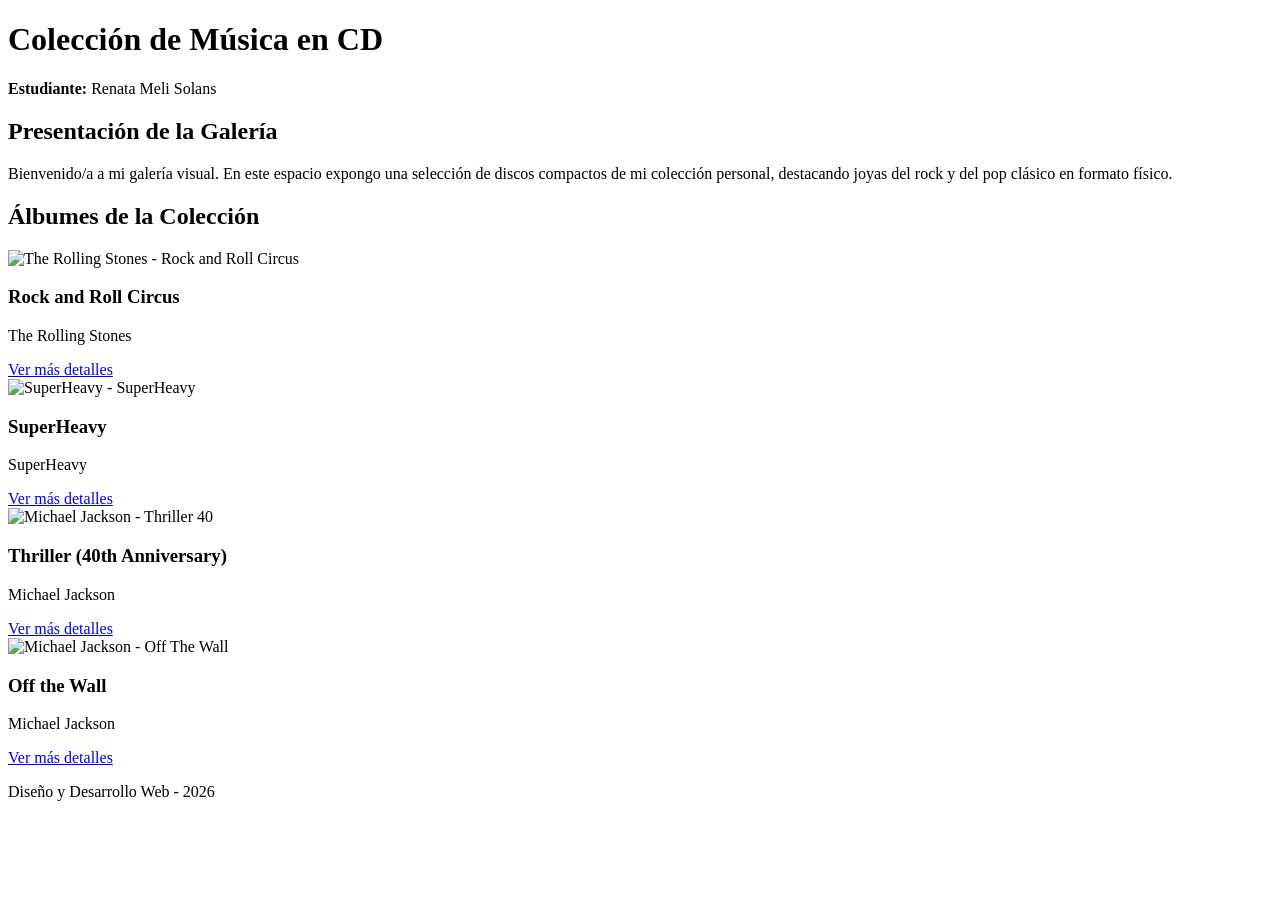
==== index.html @ b158060c "Update index.html" ====
<!DOCTYPE html>
<html lang="es">
<head>
    <meta charset="UTF-8">
    <meta name="viewport" content="width=device-width, initial-scale=1.0">
    <title>Galería de CDs - Inicio</title>
    <link rel="stylesheet" href="css/style.css">
</head>
<body>

    <header>
        <h1>Colección de Música en CD</h1>
        <p><strong>Estudiante:</strong> Renata Meli Solans</p>
    </header>

    <main>
        <section class="presentacion">
            <h2>Presentación de la Galería</h2>
            <p>Bienvenido/a a mi galería visual. En este espacio expongo una selección de discos compactos de mi colección personal, destacando joyas del rock y del pop clásico en formato físico.</p>
        </section>

        <h2>Álbumes de la Colección</h2>
        
        <section class="galeria">
            <div class="tarjeta">
                <img src="img/rock-and-roll-circus.jpg" alt="The Rolling Stones - Rock and Roll Circus">
                <h3>Rock and Roll Circus</h3>
                <p>The Rolling Stones</p>
                <a href="cd1.html">Ver más detalles</a>
            </div>

            <div class="tarjeta">
                <img src="img/superheavy.jpg" alt="SuperHeavy - SuperHeavy">
                <h3>SuperHeavy</h3>
                <p>SuperHeavy</p>
                <a href="cd2.html">Ver más detalles</a>
            </div>

            <div class="tarjeta">
                <img src="img/thriller.jpg" alt="Michael Jackson - Thriller 40">
                <h3>Thriller (40th Anniversary)</h3>
                <p>Michael Jackson</p>
                <a href="cd3.html">Ver más detalles</a>
            </div>

            <div class="tarjeta">
                <img src="img/off-the-wall.jpg" alt="Michael Jackson - Off The Wall">
                <h3>Off the Wall</h3>
                <p>Michael Jackson</p>
                <a href="cd4.html">Ver más detalles</a>
            </div>
        </section>
    </main>

    <footer>
        <p>Diseño y Desarrollo Web - 2026</p>
    </footer>

</body>
</html>
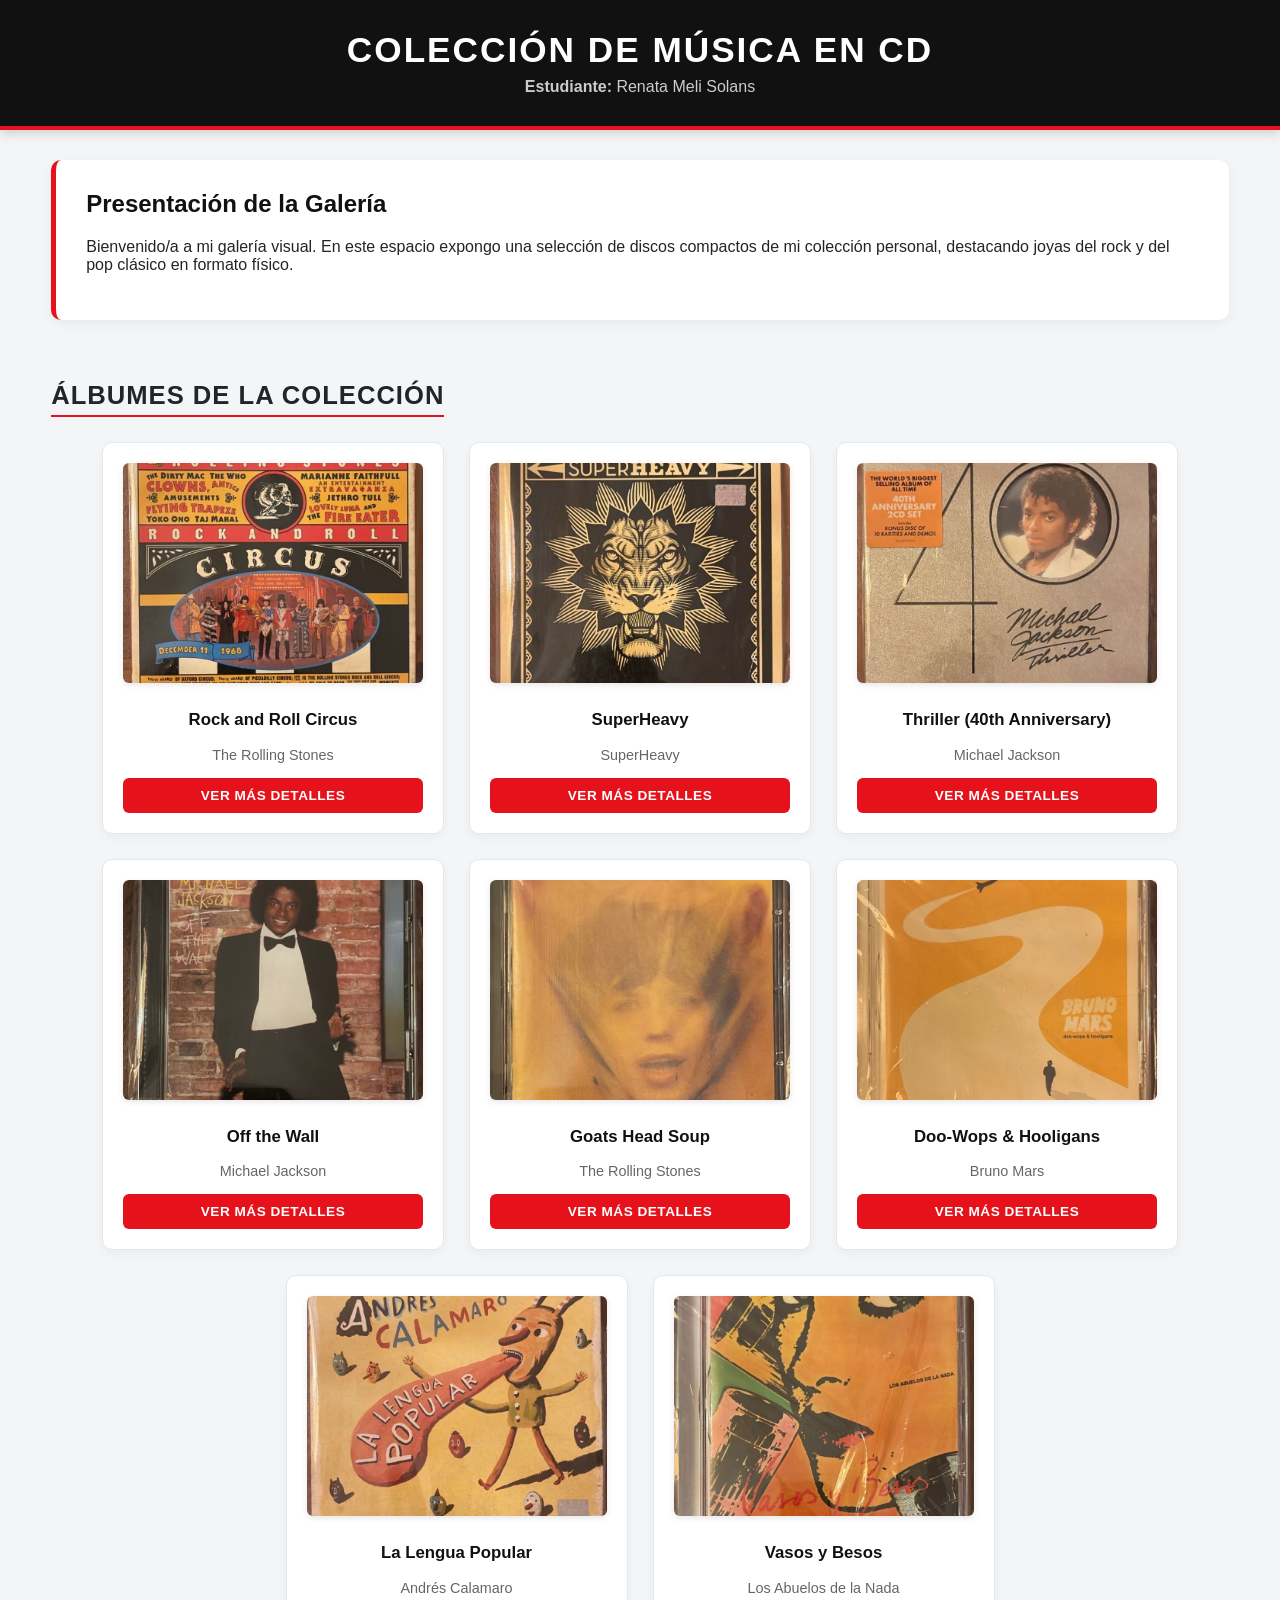
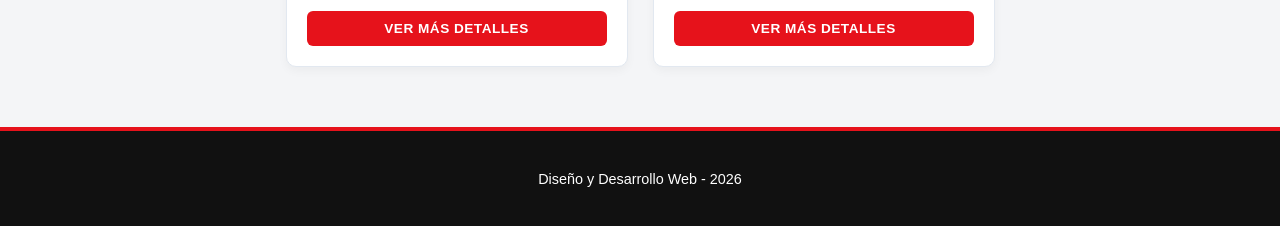
==== commit c8e4797e: "Add multiple music album sections to index.html" ====
--- a/index.html
+++ b/index.html
@@ -49,6 +49,34 @@
                 <p>Michael Jackson</p>
                 <a href="cd4.html">Ver más detalles</a>
             </div>
+
+            <div class="tarjeta">
+                <img src="img/goats-head-soup.jpg" alt="The Rolling Stones - Goats Head Soup">
+                <h3>Goats Head Soup</h3>
+                <p>The Rolling Stones</p>
+                <a href="cd5.html">Ver más detalles</a>
+            </div>
+
+            <div class="tarjeta">
+                <img src="img/doo-wops.jpg" alt="Bruno Mars - Doo-Wops & Hooligans">
+                <h3>Doo-Wops & Hooligans</h3>
+                <p>Bruno Mars</p>
+                <a href="cd6.html">Ver más detalles</a>
+            </div>
+
+            <div class="tarjeta">
+                <img src="img/la-lengua-popular.jpg" alt="Andrés Calamaro - La Lengua Popular">
+                <h3>La Lengua Popular</h3>
+                <p>Andrés Calamaro</p>
+                <a href="cd7.html">Ver más detalles</a>
+            </div>
+
+            <div class="tarjeta">
+                <img src="img/vasos-y-besos.jpg" alt="Los Abuelos de la Nada - Vasos y Besos">
+                <h3>Vasos y Besos</h3>
+                <p>Los Abuelos de la Nada</p>
+                <a href="cd8.html">Ver más detalles</a>
+            </div>
         </section>
     </main>
 
--- a/css/style.css
+++ b/css/style.css
@@ -0,0 +1,195 @@
+/* Estilos modernos tipo Disquería / LEF */
+body {
+    font-family: 'Segoe UI', Tahoma, Geneva, Verdana, sans-serif;
+    background-color: #f4f5f7;
+    color: #212529;
+    margin: 0;
+    padding: 0;
+}
+
+/* Encabezado */
+header {
+    background-color: #111111;
+    color: #ffffff;
+    text-align: center;
+    padding: 30px 20px;
+    border-bottom: 4px solid #e6121b;
+    box-shadow: 0 4px 10px rgba(0,0,0,0.15);
+}
+
+header h1 {
+    margin: 0 0 8px 0;
+    font-size: 2.2rem;
+    text-transform: uppercase;
+    letter-spacing: 2px;
+}
+
+header p {
+    margin: 0;
+    color: #cccccc;
+    font-size: 1rem;
+}
+
+/* Pie de página */
+footer {
+    background-color: #111111;
+    color: #ffffff;
+    text-align: center;
+    padding: 25px;
+    margin-top: 60px;
+    font-size: 0.9rem;
+    border-top: 4px solid #e6121b;
+}
+
+/* Enlaces generales */
+a {
+    color: #e6121b;
+    text-decoration: none;
+}
+
+/* Contenedor principal sin límites angostos (ocupa casi toda la pantalla) */
+main {
+    width: 92%;
+    max-width: 1400px;
+    margin: 30px auto;
+}
+
+.presentacion {
+    background-color: #ffffff;
+    padding: 30px;
+    margin-bottom: 40px;
+    border-radius: 10px;
+    border-left: 5px solid #e6121b;
+    box-shadow: 0 4px 12px rgba(0,0,0,0.05);
+}
+
+.presentacion h2 {
+    margin-top: 0;
+    color: #111111;
+    font-size: 1.5rem;
+}
+
+main > h2 {
+    font-size: 1.6rem;
+    text-transform: uppercase;
+    letter-spacing: 1px;
+    border-bottom: 2px solid #e6121b;
+    display: inline-block;
+    padding-bottom: 5px;
+    margin-bottom: 25px;
+}
+
+/* Grilla de productos */
+.galeria {
+    display: flex;
+    gap: 25px;
+    flex-wrap: wrap;
+    justify-content: center;
+    align-items: stretch; /* Fuerza a que todas las tarjetas tengan exactamente la misma altura */
+}
+
+/* Tarjeta unificada */
+.tarjeta {
+    background-color: #ffffff;
+    border: 1px solid #e2e8f0;
+    border-radius: 10px;
+    padding: 20px;
+    flex: 1 1 240px; /* Se adaptan en ancho equitativamente */
+    max-width: 300px;
+    display: flex;
+    flex-direction: column;
+    justify-content: space-between; /* Empuja el botón siempre abajo de todo */
+    text-align: center;
+    transition: all 0.3s ease;
+    box-shadow: 0 4px 10px rgba(0,0,0,0.04);
+}
+
+/* Efecto hover al pasar el mouse por la tarjeta */
+.tarjeta:hover {
+    transform: translateY(-8px);
+    box-shadow: 0 12px 20px rgba(230, 18, 27, 0.15);
+    border-color: #e6121b;
+}
+
+/* Imagen fija igual para todos los CDs */
+.tarjeta img {
+    width: 100%;
+    height: 220px;
+    object-fit: cover;
+    border-radius: 6px;
+    box-shadow: 0 2px 6px rgba(0,0,0,0.1);
+}
+
+.tarjeta h3 {
+    font-size: 1.05rem;
+    margin: 15px 0 5px 0;
+    color: #111111;
+    min-height: 2.6em; /* Mantiene la misma altura independientemente de las líneas de texto */
+    display: flex;
+    align-items: center;
+    justify-content: center;
+}
+
+.tarjeta p {
+    color: #666666;
+    font-size: 0.9rem;
+    margin: 0 0 15px 0;
+}
+
+/* Botón estilo tienda */
+.tarjeta a {
+    display: block;
+    background-color: #e6121b;
+    color: #ffffff;
+    padding: 10px 0;
+    border-radius: 6px;
+    font-size: 0.85rem;
+    font-weight: bold;
+    text-transform: uppercase;
+    letter-spacing: 0.5px;
+    transition: background-color 0.2s ease;
+}
+
+.tarjeta a:hover {
+    background-color: #111111;
+    text-decoration: none;
+}
+
+/* Página de detalle del CD */
+.detalle-cd {
+    background-color: #ffffff;
+    padding: 40px;
+    border-radius: 10px;
+    border-top: 5px solid #e6121b;
+    box-shadow: 0 4px 15px rgba(0,0,0,0.06);
+    text-align: center;
+    max-width: 700px;
+    margin: 0 auto;
+}
+
+.detalle-cd img {
+    max-width: 380px;
+    width: 100%;
+    height: 380px;
+    object-fit: cover;
+    border-radius: 8px;
+    box-shadow: 0 6px 16px rgba(0,0,0,0.15);
+    margin: 20px 0;
+}
+
+.boton-volver {
+    display: inline-block;
+    margin-top: 25px;
+    padding: 12px 25px;
+    background-color: #111111;
+    color: #ffffff !important;
+    border-radius: 6px;
+    font-size: 0.9rem;
+    font-weight: bold;
+    text-transform: uppercase;
+}
+
+.boton-volver:hover {
+    background-color: #e6121b;
+    text-decoration: none;
+}
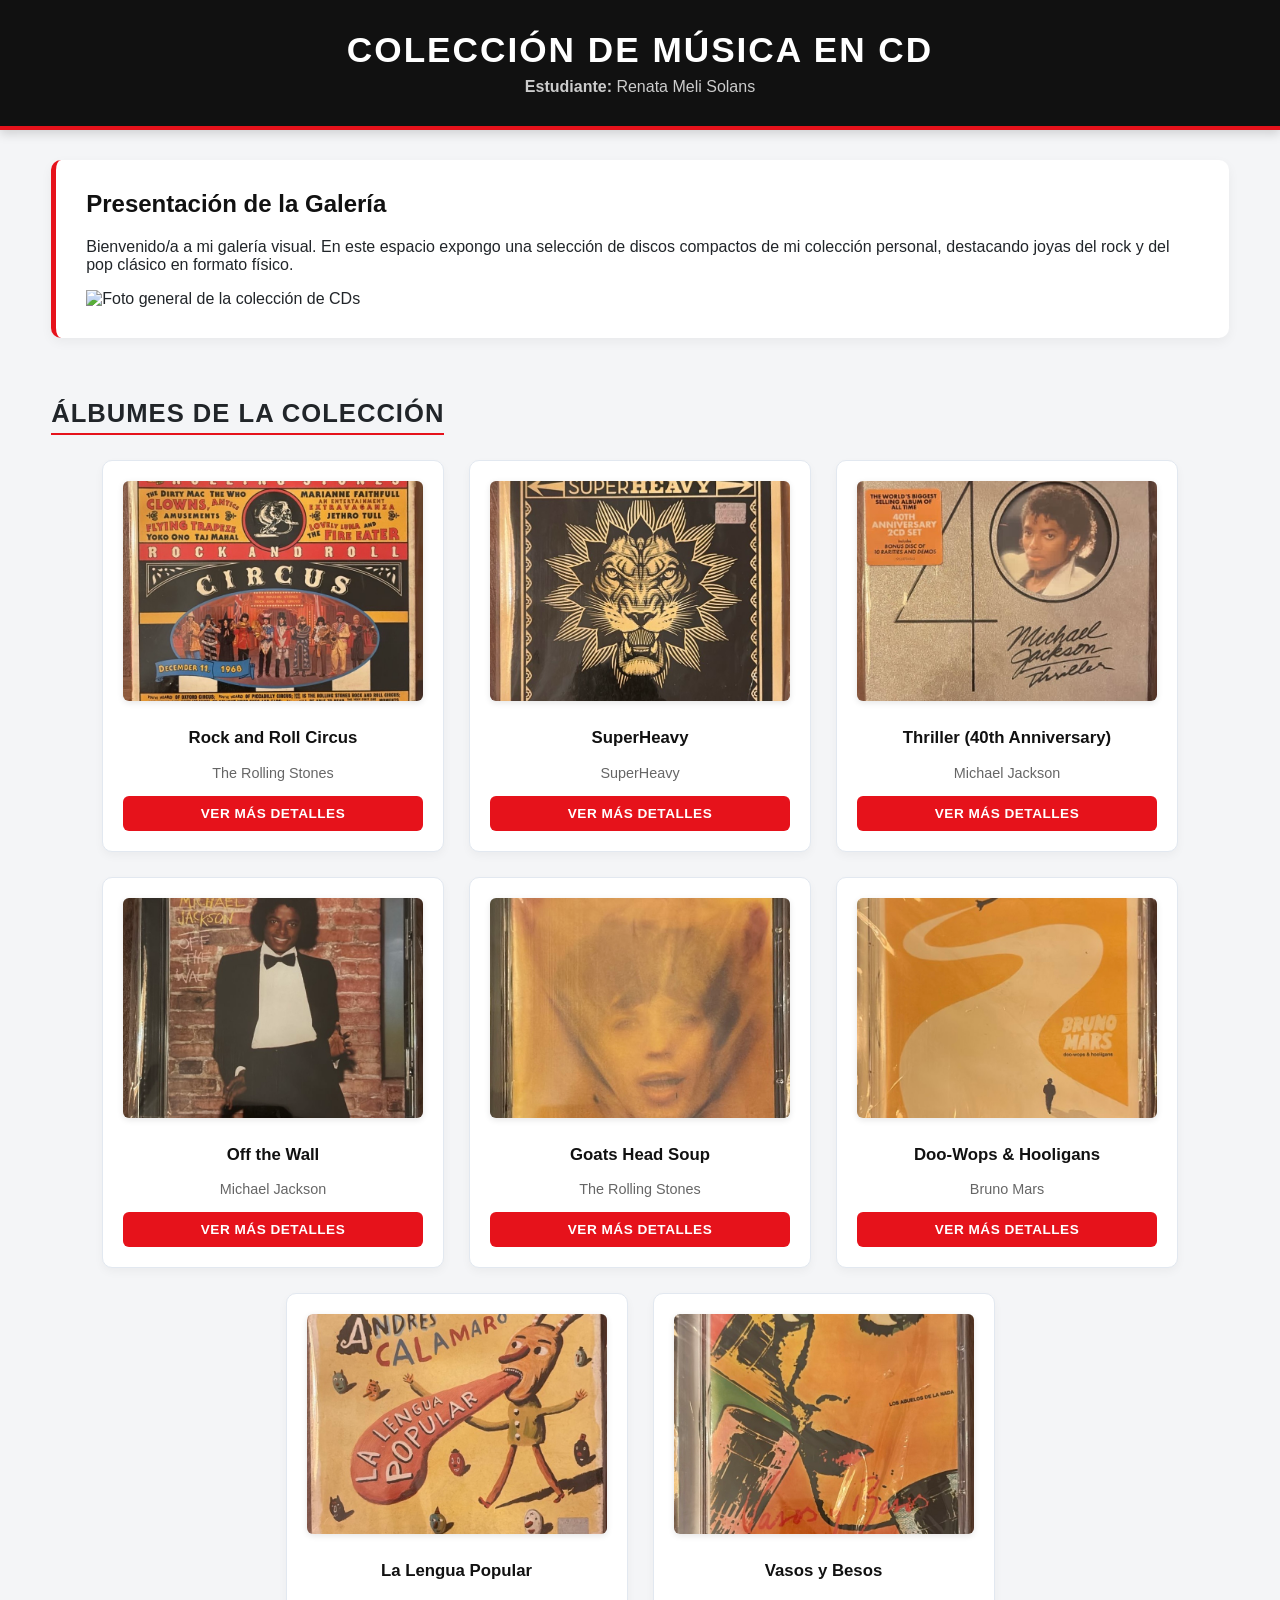
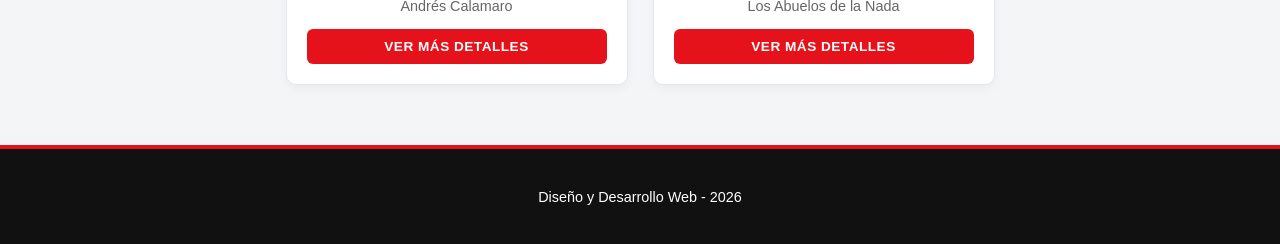
==== commit 19b92a51: "Update index.html" ====
--- a/index.html
+++ b/index.html
@@ -17,6 +17,7 @@
         <section class="presentacion">
             <h2>Presentación de la Galería</h2>
             <p>Bienvenido/a a mi galería visual. En este espacio expongo una selección de discos compactos de mi colección personal, destacando joyas del rock y del pop clásico en formato físico.</p>
+            <img src="foto-cd.jpeg" alt="Foto general de la colección de CDs" class="foto-banner">
         </section>
 
         <h2>Álbumes de la Colección</h2>
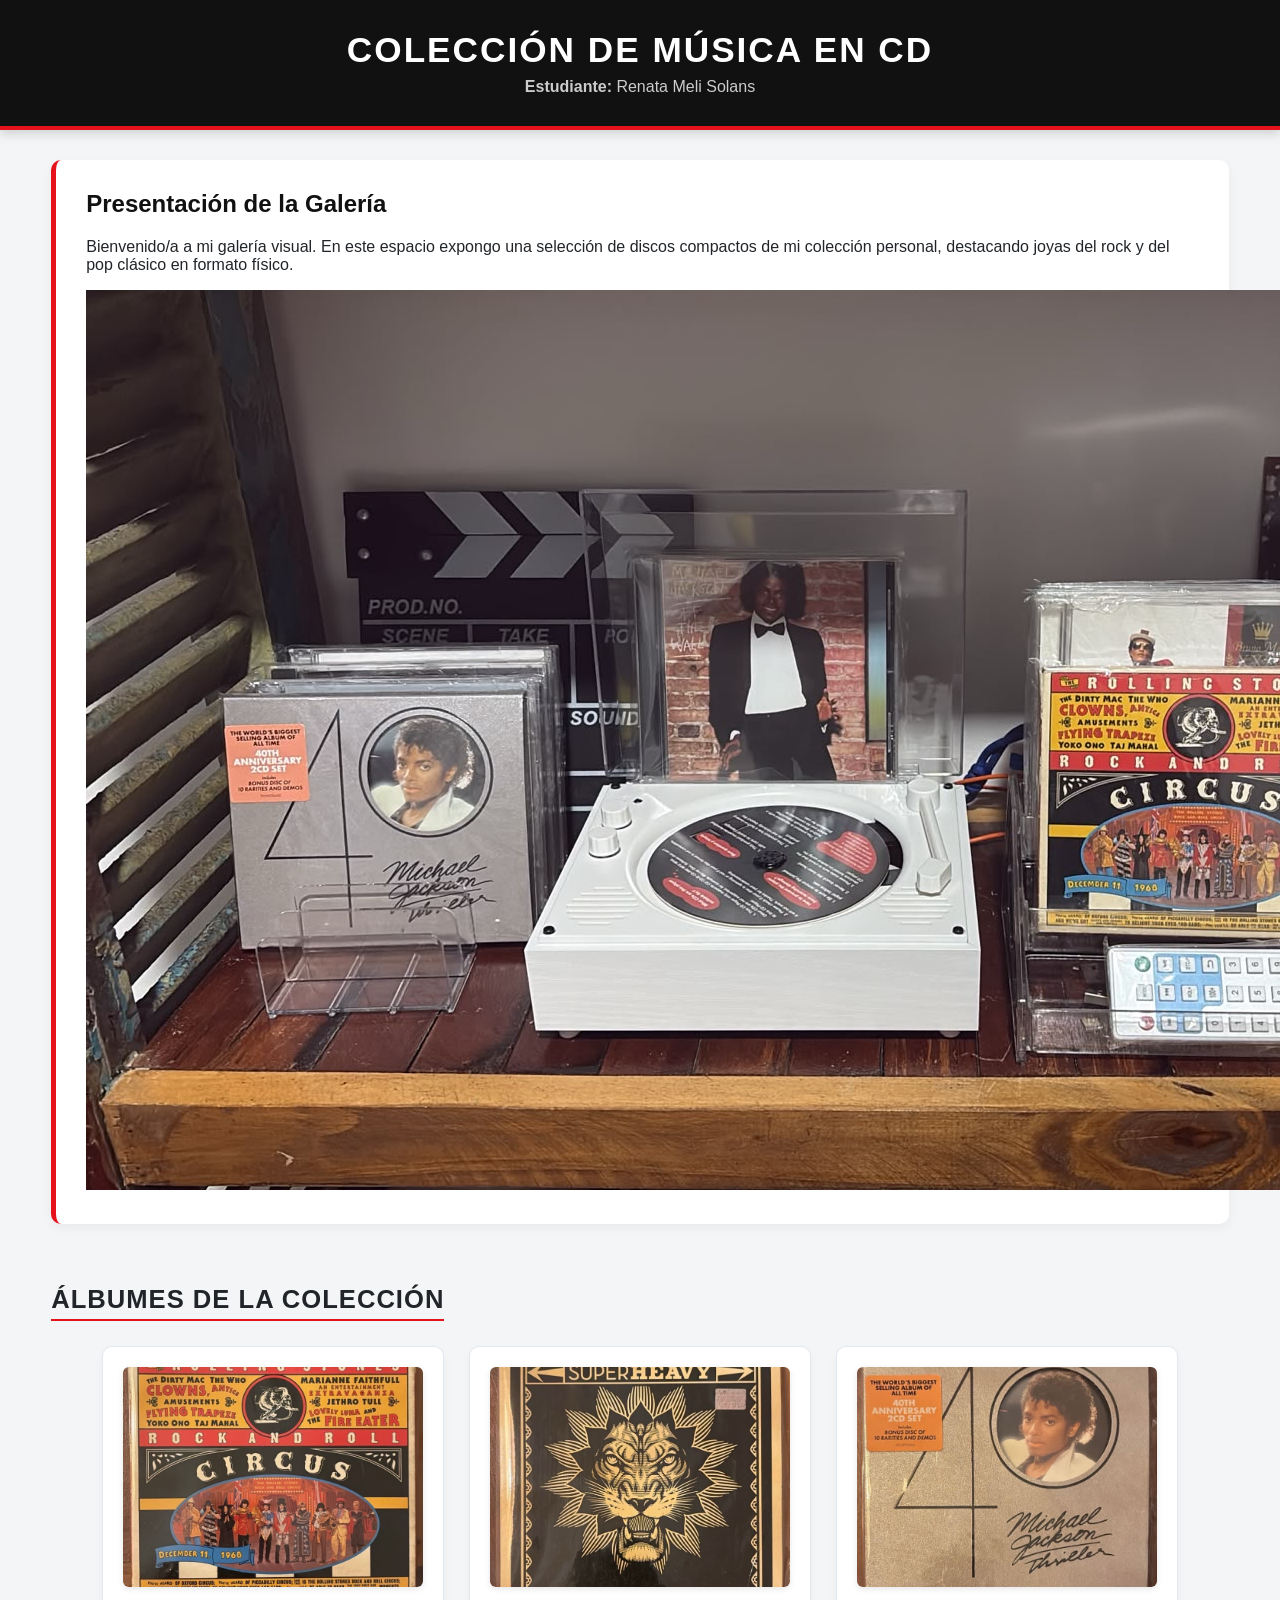
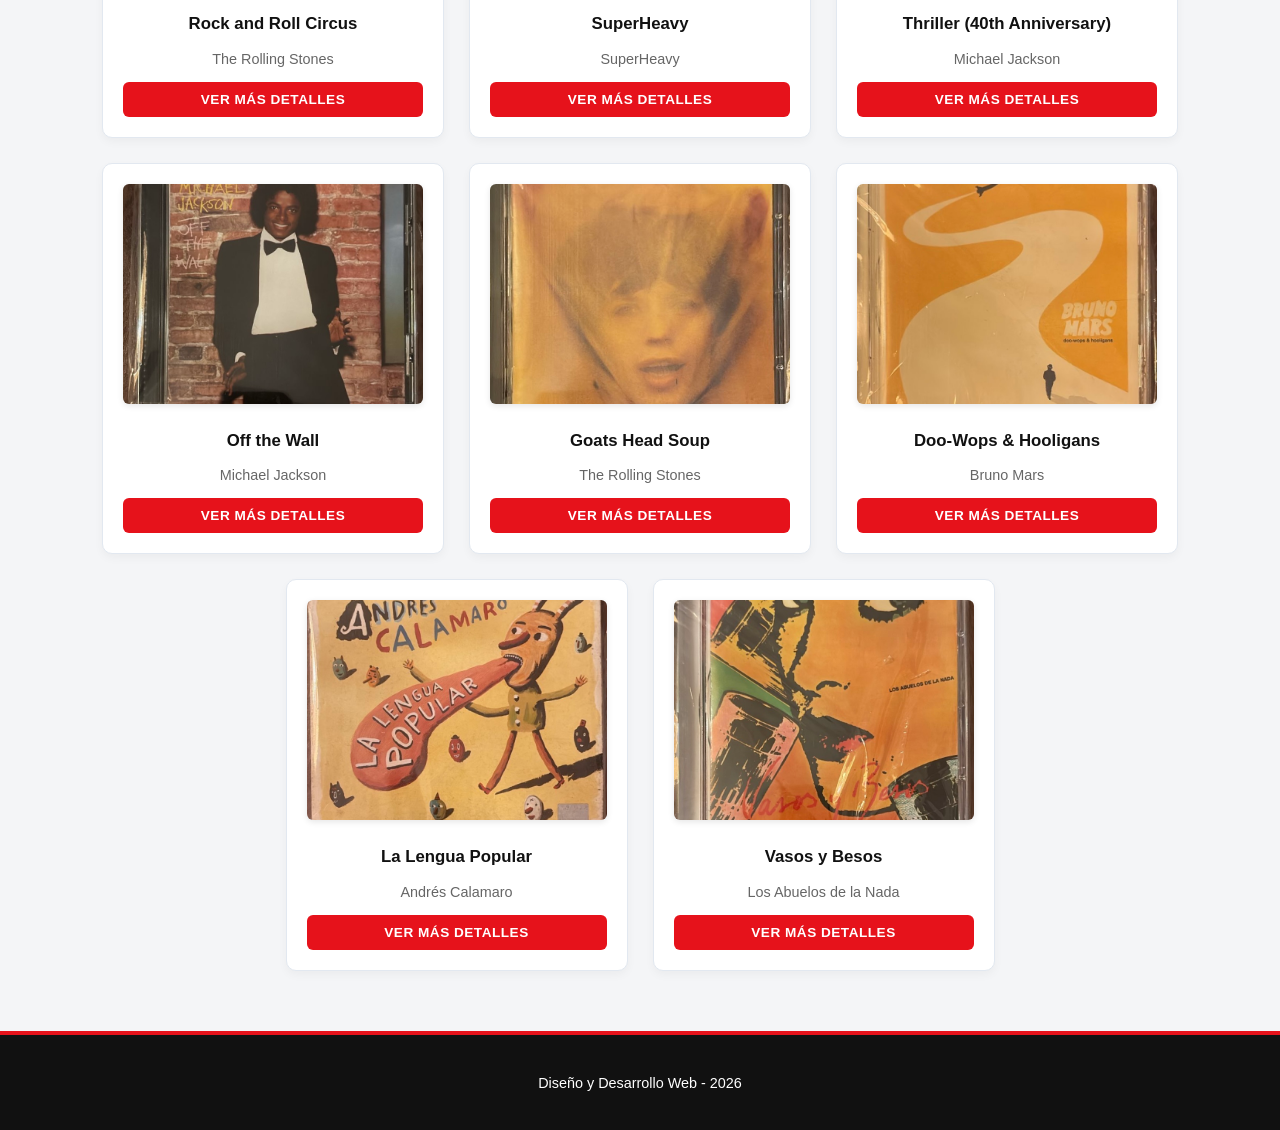
==== commit 1f4b5c66: "Fix image source path and add newline at end of file" ====
--- a/index.html
+++ b/index.html
@@ -17,7 +17,7 @@
         <section class="presentacion">
             <h2>Presentación de la Galería</h2>
             <p>Bienvenido/a a mi galería visual. En este espacio expongo una selección de discos compactos de mi colección personal, destacando joyas del rock y del pop clásico en formato físico.</p>
-            <img src="foto-cd.jpeg" alt="Foto general de la colección de CDs" class="foto-banner">
+            <img src="img/foto-cd.jpg" alt="Foto general de la colección de CDs" class="foto-banner">
         </section>
 
         <h2>Álbumes de la Colección</h2>
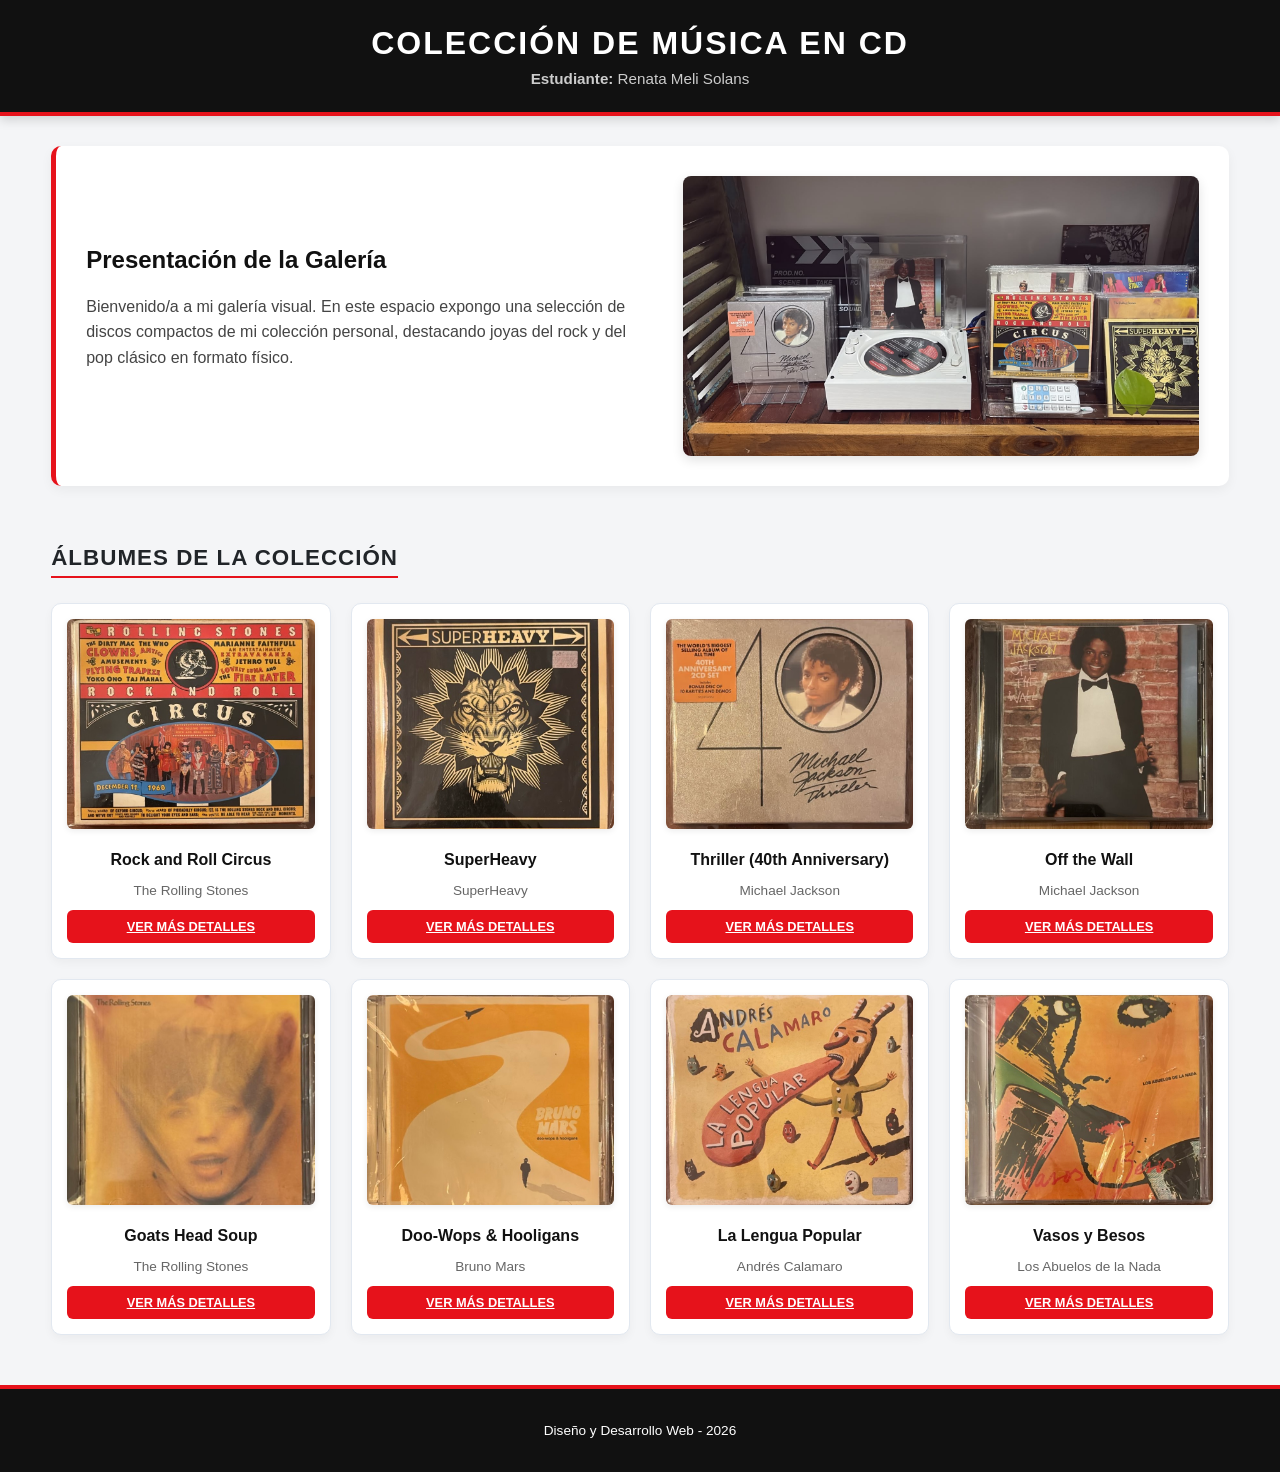
==== commit af2e1b54: "Wrap presentation section content in a div" ====
--- a/index.html
+++ b/index.html
@@ -15,8 +15,10 @@
 
     <main>
         <section class="presentacion">
-            <h2>Presentación de la Galería</h2>
-            <p>Bienvenido/a a mi galería visual. En este espacio expongo una selección de discos compactos de mi colección personal, destacando joyas del rock y del pop clásico en formato físico.</p>
+            <div class="presentacion-texto">
+                <h2>Presentación de la Galería</h2>
+                <p>Bienvenido/a a mi galería visual. En este espacio expongo una selección de discos compactos de mi colección personal, destacando joyas del rock y del pop clásico en formato físico.</p>
+            </div>
             <img src="img/foto-cd.jpg" alt="Foto general de la colección de CDs" class="foto-banner">
         </section>
 
--- a/css/style.css
+++ b/css/style.css
@@ -12,14 +12,14 @@
     background-color: #111111;
     color: #ffffff;
     text-align: center;
-    padding: 30px 20px;
+    padding: 25px 20px;
     border-bottom: 4px solid #e6121b;
     box-shadow: 0 4px 10px rgba(0,0,0,0.15);
 }
 
 header h1 {
     margin: 0 0 8px 0;
-    font-size: 2.2rem;
+    font-size: 2rem;
     text-transform: uppercase;
     letter-spacing: 2px;
 }
@@ -27,7 +27,7 @@
 header p {
     margin: 0;
     color: #cccccc;
-    font-size: 1rem;
+    font-size: 0.95rem;
 }
 
 /* Pie de página */
@@ -35,25 +35,20 @@
     background-color: #111111;
     color: #ffffff;
     text-align: center;
-    padding: 25px;
-    margin-top: 60px;
-    font-size: 0.9rem;
+    padding: 20px;
+    margin-top: 50px;
+    font-size: 0.85rem;
     border-top: 4px solid #e6121b;
 }
 
-/* Enlaces generales */
-a {
-    color: #e6121b;
-    text-decoration: none;
-}
-
-/* Contenedor principal sin límites angostos (ocupa casi toda la pantalla) */
+/* Contenedor principal */
 main {
     width: 92%;
-    max-width: 1400px;
+    max-width: 1300px;
     margin: 30px auto;
 }
 
+/* Presentación en 2 columnas */
 .presentacion {
     background-color: #ffffff;
     padding: 30px;
@@ -61,16 +56,40 @@
     border-radius: 10px;
     border-left: 5px solid #e6121b;
     box-shadow: 0 4px 12px rgba(0,0,0,0.05);
-}
-
-.presentacion h2 {
+    display: flex;
+    gap: 30px;
+    align-items: center;
+    flex-wrap: wrap;
+}
+
+.presentacion-texto {
+    flex: 1 1 400px;
+}
+
+.presentacion-texto h2 {
     margin-top: 0;
     color: #111111;
     font-size: 1.5rem;
 }
 
+.presentacion-texto p {
+    line-height: 1.6;
+    color: #444444;
+}
+
+/* Foto panorámica adaptada */
+.foto-banner {
+    flex: 1 1 350px;
+    max-width: 100%;
+    height: auto;
+    max-height: 280px;
+    object-fit: cover;
+    border-radius: 8px;
+    box-shadow: 0 4px 12px rgba(0,0,0,0.12);
+}
+
 main > h2 {
-    font-size: 1.6rem;
+    font-size: 1.4rem;
     text-transform: uppercase;
     letter-spacing: 1px;
     border-bottom: 2px solid #e6121b;
@@ -79,52 +98,49 @@
     margin-bottom: 25px;
 }
 
-/* Grilla de productos */
+/* Grilla de tarjetas unificadas */
 .galeria {
     display: flex;
-    gap: 25px;
+    gap: 20px;
     flex-wrap: wrap;
     justify-content: center;
-    align-items: stretch; /* Fuerza a que todas las tarjetas tengan exactamente la misma altura */
-}
-
-/* Tarjeta unificada */
+    align-items: stretch;
+}
+
 .tarjeta {
     background-color: #ffffff;
     border: 1px solid #e2e8f0;
     border-radius: 10px;
-    padding: 20px;
-    flex: 1 1 240px; /* Se adaptan en ancho equitativamente */
-    max-width: 300px;
+    padding: 15px;
+    flex: 1 1 220px;
+    max-width: 260px;
     display: flex;
     flex-direction: column;
-    justify-content: space-between; /* Empuja el botón siempre abajo de todo */
+    justify-content: space-between;
     text-align: center;
     transition: all 0.3s ease;
     box-shadow: 0 4px 10px rgba(0,0,0,0.04);
 }
 
-/* Efecto hover al pasar el mouse por la tarjeta */
 .tarjeta:hover {
-    transform: translateY(-8px);
-    box-shadow: 0 12px 20px rgba(230, 18, 27, 0.15);
+    transform: translateY(-6px);
+    box-shadow: 0 10px 18px rgba(230, 18, 27, 0.15);
     border-color: #e6121b;
 }
 
-/* Imagen fija igual para todos los CDs */
 .tarjeta img {
     width: 100%;
-    height: 220px;
+    height: 210px;
     object-fit: cover;
     border-radius: 6px;
-    box-shadow: 0 2px 6px rgba(0,0,0,0.1);
+    box-shadow: 0 2px 6px rgba(0,0,0,0.08);
 }
 
 .tarjeta h3 {
-    font-size: 1.05rem;
-    margin: 15px 0 5px 0;
+    font-size: 1rem;
+    margin: 12px 0 4px 0;
     color: #111111;
-    min-height: 2.6em; /* Mantiene la misma altura independientemente de las líneas de texto */
+    min-height: 2.4em;
     display: flex;
     align-items: center;
     justify-content: center;
@@ -132,61 +148,59 @@
 
 .tarjeta p {
     color: #666666;
-    font-size: 0.9rem;
-    margin: 0 0 15px 0;
-}
-
-/* Botón estilo tienda */
+    font-size: 0.85rem;
+    margin: 0 0 12px 0;
+}
+
 .tarjeta a {
     display: block;
     background-color: #e6121b;
     color: #ffffff;
-    padding: 10px 0;
+    padding: 9px 0;
+    border-radius: 6px;
+    font-size: 0.8rem;
+    font-weight: bold;
+    text-transform: uppercase;
+    transition: background-color 0.2s ease;
+}
+
+.tarjeta a:hover {
+    background-color: #111111;
+    text-decoration: none;
+}
+
+/* Página de detalle */
+.detalle-cd {
+    background-color: #ffffff;
+    padding: 35px;
+    border-radius: 10px;
+    border-top: 5px solid #e6121b;
+    box-shadow: 0 4px 15px rgba(0,0,0,0.06);
+    text-align: center;
+    max-width: 650px;
+    margin: 0 auto;
+}
+
+.detalle-cd img {
+    max-width: 350px;
+    width: 100%;
+    height: 350px;
+    object-fit: cover;
+    border-radius: 8px;
+    box-shadow: 0 6px 16px rgba(0,0,0,0.12);
+    margin: 15px 0;
+}
+
+.boton-volver {
+    display: inline-block;
+    margin-top: 20px;
+    padding: 10px 22px;
+    background-color: #111111;
+    color: #ffffff !important;
     border-radius: 6px;
     font-size: 0.85rem;
     font-weight: bold;
     text-transform: uppercase;
-    letter-spacing: 0.5px;
-    transition: background-color 0.2s ease;
-}
-
-.tarjeta a:hover {
-    background-color: #111111;
-    text-decoration: none;
-}
-
-/* Página de detalle del CD */
-.detalle-cd {
-    background-color: #ffffff;
-    padding: 40px;
-    border-radius: 10px;
-    border-top: 5px solid #e6121b;
-    box-shadow: 0 4px 15px rgba(0,0,0,0.06);
-    text-align: center;
-    max-width: 700px;
-    margin: 0 auto;
-}
-
-.detalle-cd img {
-    max-width: 380px;
-    width: 100%;
-    height: 380px;
-    object-fit: cover;
-    border-radius: 8px;
-    box-shadow: 0 6px 16px rgba(0,0,0,0.15);
-    margin: 20px 0;
-}
-
-.boton-volver {
-    display: inline-block;
-    margin-top: 25px;
-    padding: 12px 25px;
-    background-color: #111111;
-    color: #ffffff !important;
-    border-radius: 6px;
-    font-size: 0.9rem;
-    font-weight: bold;
-    text-transform: uppercase;
 }
 
 .boton-volver:hover {
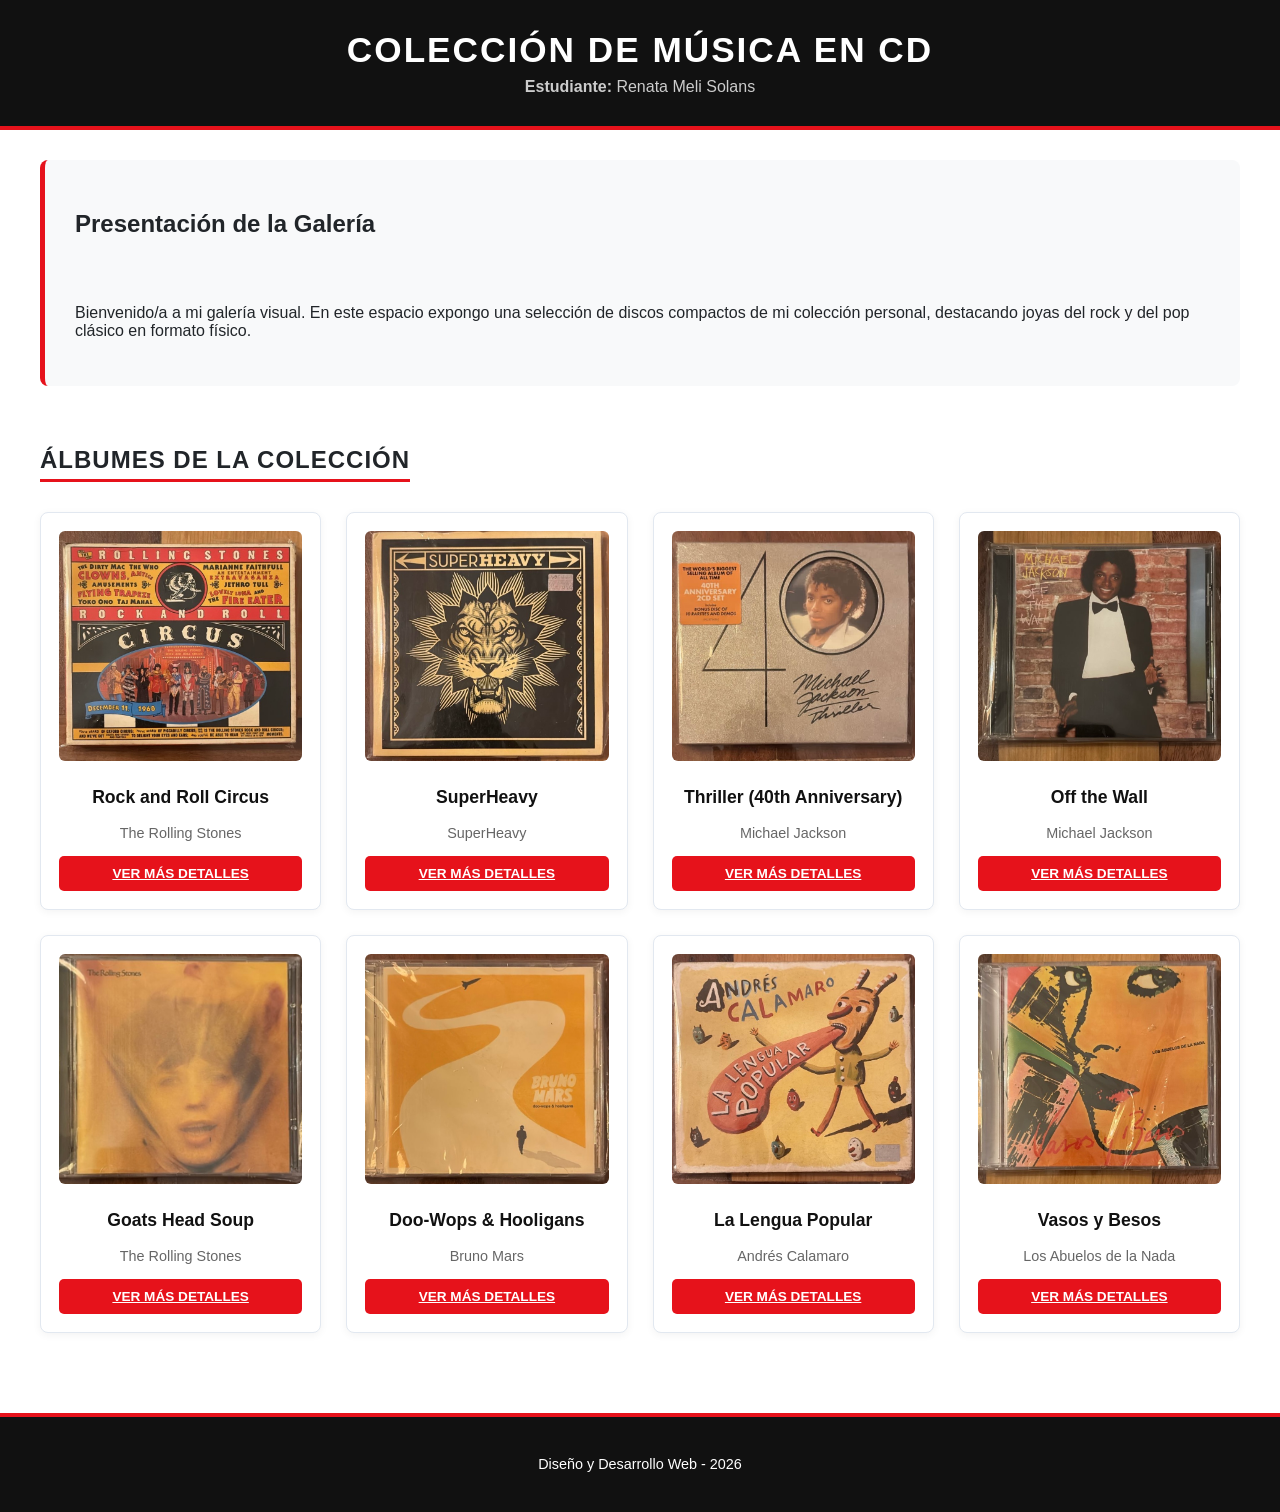
==== commit 17f90492: "Refactor HTML structure in index.html" ====
--- a/index.html
+++ b/index.html
@@ -15,11 +15,8 @@
 
     <main>
         <section class="presentacion">
-            <div class="presentacion-texto">
-                <h2>Presentación de la Galería</h2>
-                <p>Bienvenido/a a mi galería visual. En este espacio expongo una selección de discos compactos de mi colección personal, destacando joyas del rock y del pop clásico en formato físico.</p>
-            </div>
-            <img src="img/foto-cd.jpg" alt="Foto general de la colección de CDs" class="foto-banner">
+            <h2>Presentación de la Galería</h2>
+            <p>Bienvenido/a a mi galería visual. En este espacio expongo una selección de discos compactos de mi colección personal, destacando joyas del rock y del pop clásico en formato físico.</p>
         </section>
 
         <h2>Álbumes de la Colección</h2>
--- a/css/style.css
+++ b/css/style.css
@@ -1,25 +1,30 @@
-/* Estilos modernos tipo Disquería / LEF */
+/* Estilos 100% Pantalla Completa - Estilo Disquería / LEF */
+* {
+    box-sizing: border-box;
+}
+
 body {
     font-family: 'Segoe UI', Tahoma, Geneva, Verdana, sans-serif;
-    background-color: #f4f5f7;
+    background-color: #ffffff; /* Fondo blanco puro para eliminar el gris */
     color: #212529;
     margin: 0;
     padding: 0;
-}
-
-/* Encabezado */
+    width: 100%;
+}
+
+/* Encabezado a ancho completo */
 header {
     background-color: #111111;
     color: #ffffff;
     text-align: center;
-    padding: 25px 20px;
+    padding: 30px 20px;
     border-bottom: 4px solid #e6121b;
-    box-shadow: 0 4px 10px rgba(0,0,0,0.15);
+    width: 100%;
 }
 
 header h1 {
     margin: 0 0 8px 0;
-    font-size: 2rem;
+    font-size: 2.2rem;
     text-transform: uppercase;
     letter-spacing: 2px;
 }
@@ -27,39 +32,39 @@
 header p {
     margin: 0;
     color: #cccccc;
-    font-size: 0.95rem;
-}
-
-/* Pie de página */
+    font-size: 1rem;
+}
+
+/* Pie de página a ancho completo */
 footer {
     background-color: #111111;
     color: #ffffff;
     text-align: center;
-    padding: 20px;
+    padding: 25px 20px;
     margin-top: 50px;
-    font-size: 0.85rem;
+    font-size: 0.9rem;
     border-top: 4px solid #e6121b;
-}
-
-/* Contenedor principal */
+    width: 100%;
+}
+
+/* Contenedor principal: Ocupa todo el ancho de la pantalla */
 main {
-    width: 92%;
-    max-width: 1300px;
-    margin: 30px auto;
-}
-
-/* Presentación en 2 columnas */
+    width: 100%;
+    padding: 30px 40px; /* Margen interno cómodo sin dejar espacios vacíos a los lados */
+}
+
+/* Presentación a ancho completo */
 .presentacion {
-    background-color: #ffffff;
+    background-color: #f8f9fa; /* Un bloque muy sutil para destacar la presentación */
     padding: 30px;
     margin-bottom: 40px;
-    border-radius: 10px;
+    border-radius: 8px;
     border-left: 5px solid #e6121b;
-    box-shadow: 0 4px 12px rgba(0,0,0,0.05);
     display: flex;
     gap: 30px;
     align-items: center;
     flex-wrap: wrap;
+    width: 100%;
 }
 
 .presentacion-texto {
@@ -69,78 +74,75 @@
 .presentacion-texto h2 {
     margin-top: 0;
     color: #111111;
-    font-size: 1.5rem;
+    font-size: 1.6rem;
 }
 
 .presentacion-texto p {
     line-height: 1.6;
     color: #444444;
-}
-
-/* Foto panorámica adaptada */
+    font-size: 1.05rem;
+}
+
 .foto-banner {
     flex: 1 1 350px;
     max-width: 100%;
-    height: auto;
-    max-height: 280px;
+    height: 260px;
     object-fit: cover;
     border-radius: 8px;
-    box-shadow: 0 4px 12px rgba(0,0,0,0.12);
+    box-shadow: 0 4px 12px rgba(0,0,0,0.1);
 }
 
 main > h2 {
-    font-size: 1.4rem;
+    font-size: 1.5rem;
     text-transform: uppercase;
     letter-spacing: 1px;
-    border-bottom: 2px solid #e6121b;
+    border-bottom: 3px solid #e6121b;
     display: inline-block;
     padding-bottom: 5px;
-    margin-bottom: 25px;
-}
-
-/* Grilla de tarjetas unificadas */
+    margin-bottom: 30px;
+}
+
+/* Grilla que expande las tarjetas a lo largo de TODA la pantalla */
 .galeria {
     display: flex;
-    gap: 20px;
+    gap: 25px;
     flex-wrap: wrap;
-    justify-content: center;
-    align-items: stretch;
+    justify-content: space-between; /* Distribuye las tarjetas ocupando todo el ancho */
+    width: 100%;
 }
 
 .tarjeta {
     background-color: #ffffff;
     border: 1px solid #e2e8f0;
-    border-radius: 10px;
-    padding: 15px;
-    flex: 1 1 220px;
-    max-width: 260px;
+    border-radius: 8px;
+    padding: 18px;
+    flex: 1 1 260px; /* Crece para ocupar el espacio horizontal disponible */
     display: flex;
     flex-direction: column;
     justify-content: space-between;
     text-align: center;
     transition: all 0.3s ease;
-    box-shadow: 0 4px 10px rgba(0,0,0,0.04);
+    box-shadow: 0 2px 8px rgba(0,0,0,0.05);
 }
 
 .tarjeta:hover {
-    transform: translateY(-6px);
-    box-shadow: 0 10px 18px rgba(230, 18, 27, 0.15);
+    transform: translateY(-5px);
+    box-shadow: 0 8px 16px rgba(230, 18, 27, 0.15);
     border-color: #e6121b;
 }
 
 .tarjeta img {
     width: 100%;
-    height: 210px;
+    height: 230px;
     object-fit: cover;
     border-radius: 6px;
-    box-shadow: 0 2px 6px rgba(0,0,0,0.08);
 }
 
 .tarjeta h3 {
-    font-size: 1rem;
-    margin: 12px 0 4px 0;
+    font-size: 1.1rem;
+    margin: 15px 0 5px 0;
     color: #111111;
-    min-height: 2.4em;
+    min-height: 2.5em;
     display: flex;
     align-items: center;
     justify-content: center;
@@ -148,17 +150,17 @@
 
 .tarjeta p {
     color: #666666;
-    font-size: 0.85rem;
-    margin: 0 0 12px 0;
+    font-size: 0.9rem;
+    margin: 0 0 15px 0;
 }
 
 .tarjeta a {
     display: block;
     background-color: #e6121b;
     color: #ffffff;
-    padding: 9px 0;
-    border-radius: 6px;
-    font-size: 0.8rem;
+    padding: 10px 0;
+    border-radius: 5px;
+    font-size: 0.85rem;
     font-weight: bold;
     text-transform: uppercase;
     transition: background-color 0.2s ease;
@@ -169,35 +171,35 @@
     text-decoration: none;
 }
 
-/* Página de detalle */
+/* Vista de detalle */
 .detalle-cd {
     background-color: #ffffff;
-    padding: 35px;
-    border-radius: 10px;
+    padding: 40px;
+    border-radius: 8px;
     border-top: 5px solid #e6121b;
     box-shadow: 0 4px 15px rgba(0,0,0,0.06);
     text-align: center;
-    max-width: 650px;
-    margin: 0 auto;
+    max-width: 800px;
+    margin: 20px auto;
 }
 
 .detalle-cd img {
-    max-width: 350px;
-    width: 100%;
-    height: 350px;
+    max-width: 380px;
+    width: 100%;
+    height: 380px;
     object-fit: cover;
     border-radius: 8px;
     box-shadow: 0 6px 16px rgba(0,0,0,0.12);
-    margin: 15px 0;
+    margin: 20px 0;
 }
 
 .boton-volver {
     display: inline-block;
     margin-top: 20px;
-    padding: 10px 22px;
+    padding: 12px 25px;
     background-color: #111111;
     color: #ffffff !important;
-    border-radius: 6px;
+    border-radius: 5px;
     font-size: 0.85rem;
     font-weight: bold;
     text-transform: uppercase;
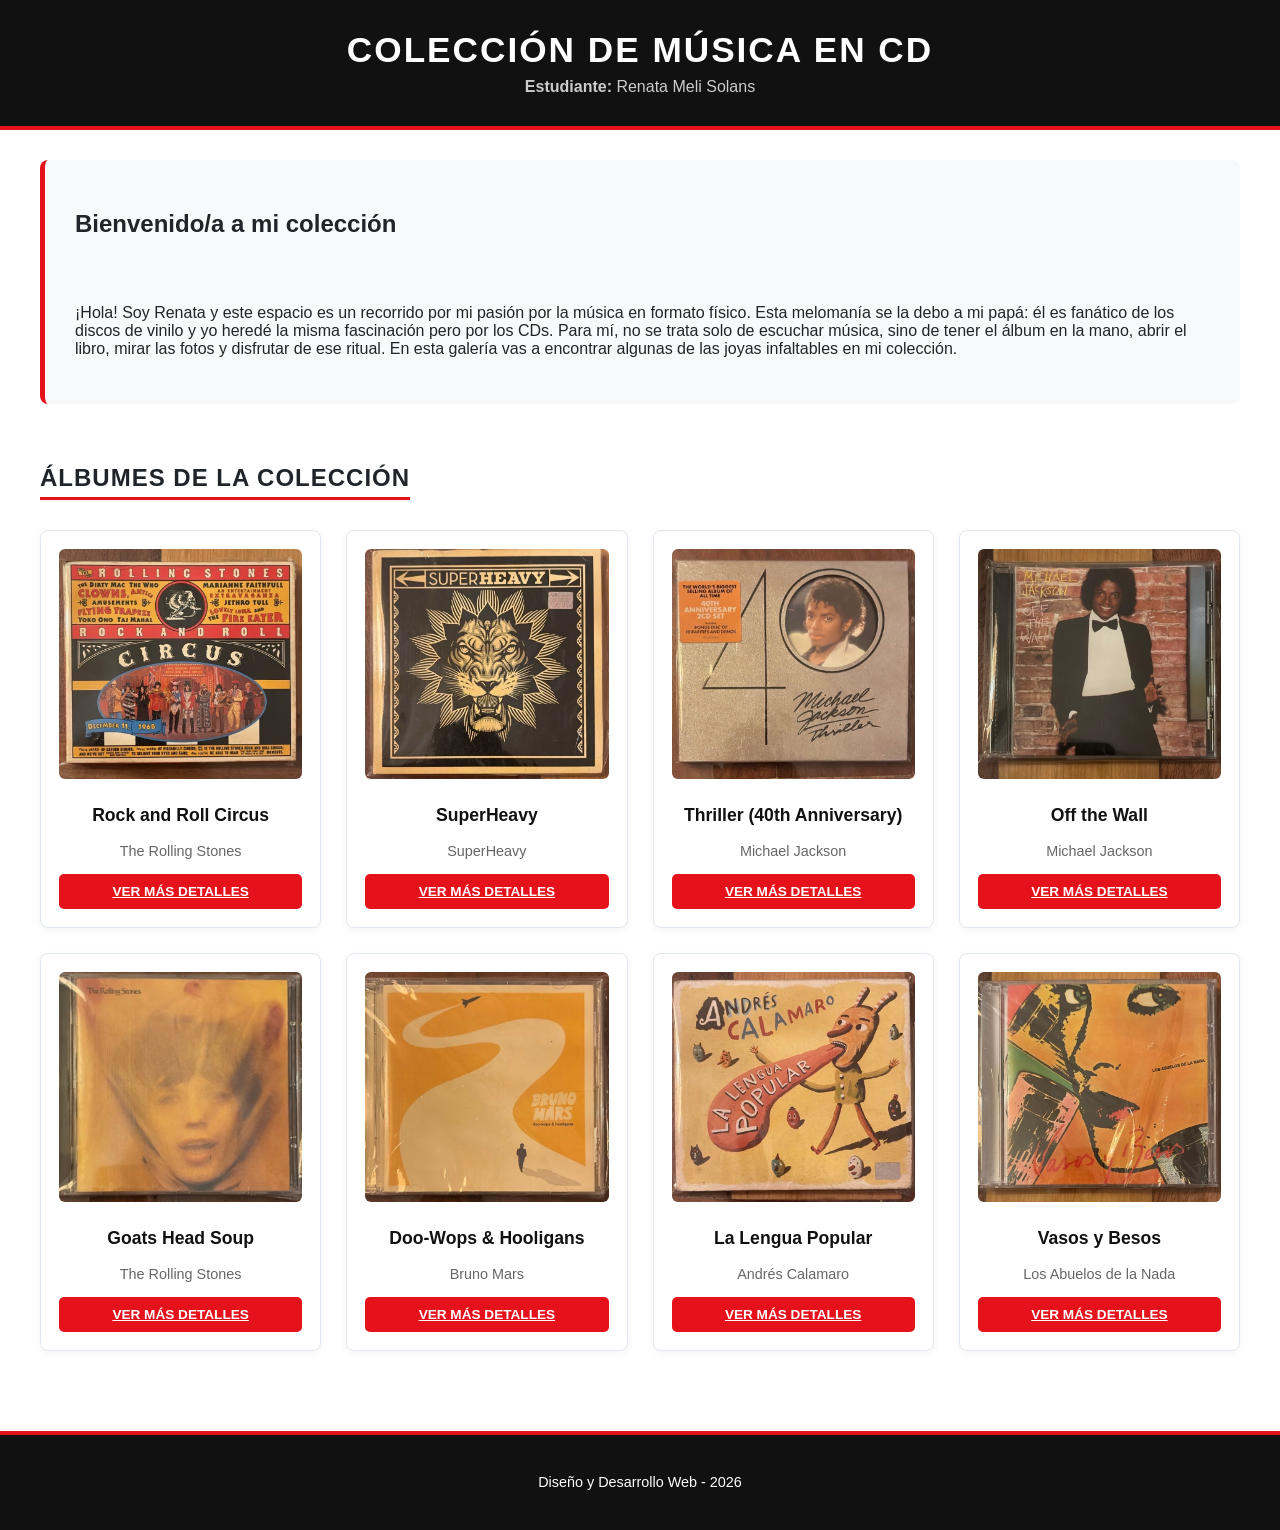
==== commit 992e6d78: "Update index.html" ====
--- a/index.html
+++ b/index.html
@@ -15,10 +15,10 @@
 
     <main>
         <section class="presentacion">
-            <h2>Presentación de la Galería</h2>
-            <p>Bienvenido/a a mi galería visual. En este espacio expongo una selección de discos compactos de mi colección personal, destacando joyas del rock y del pop clásico en formato físico.</p>
+            <h2>Bienvenido/a a mi colección</h2>
+            <p>¡Hola! Soy Renata y este espacio es un recorrido por mi pasión por la música en formato físico. Esta melomanía se la debo a mi papá: él es fanático de los discos de vinilo y yo heredé la misma fascinación pero por los CDs. Para mí, no se trata solo de escuchar música, sino de tener el álbum en la mano, abrir el libro, mirar las fotos y disfrutar de ese ritual. En esta galería vas a encontrar algunas de las joyas infaltables en mi colección.</p>
         </section>
-
+        
         <h2>Álbumes de la Colección</h2>
         
         <section class="galeria">
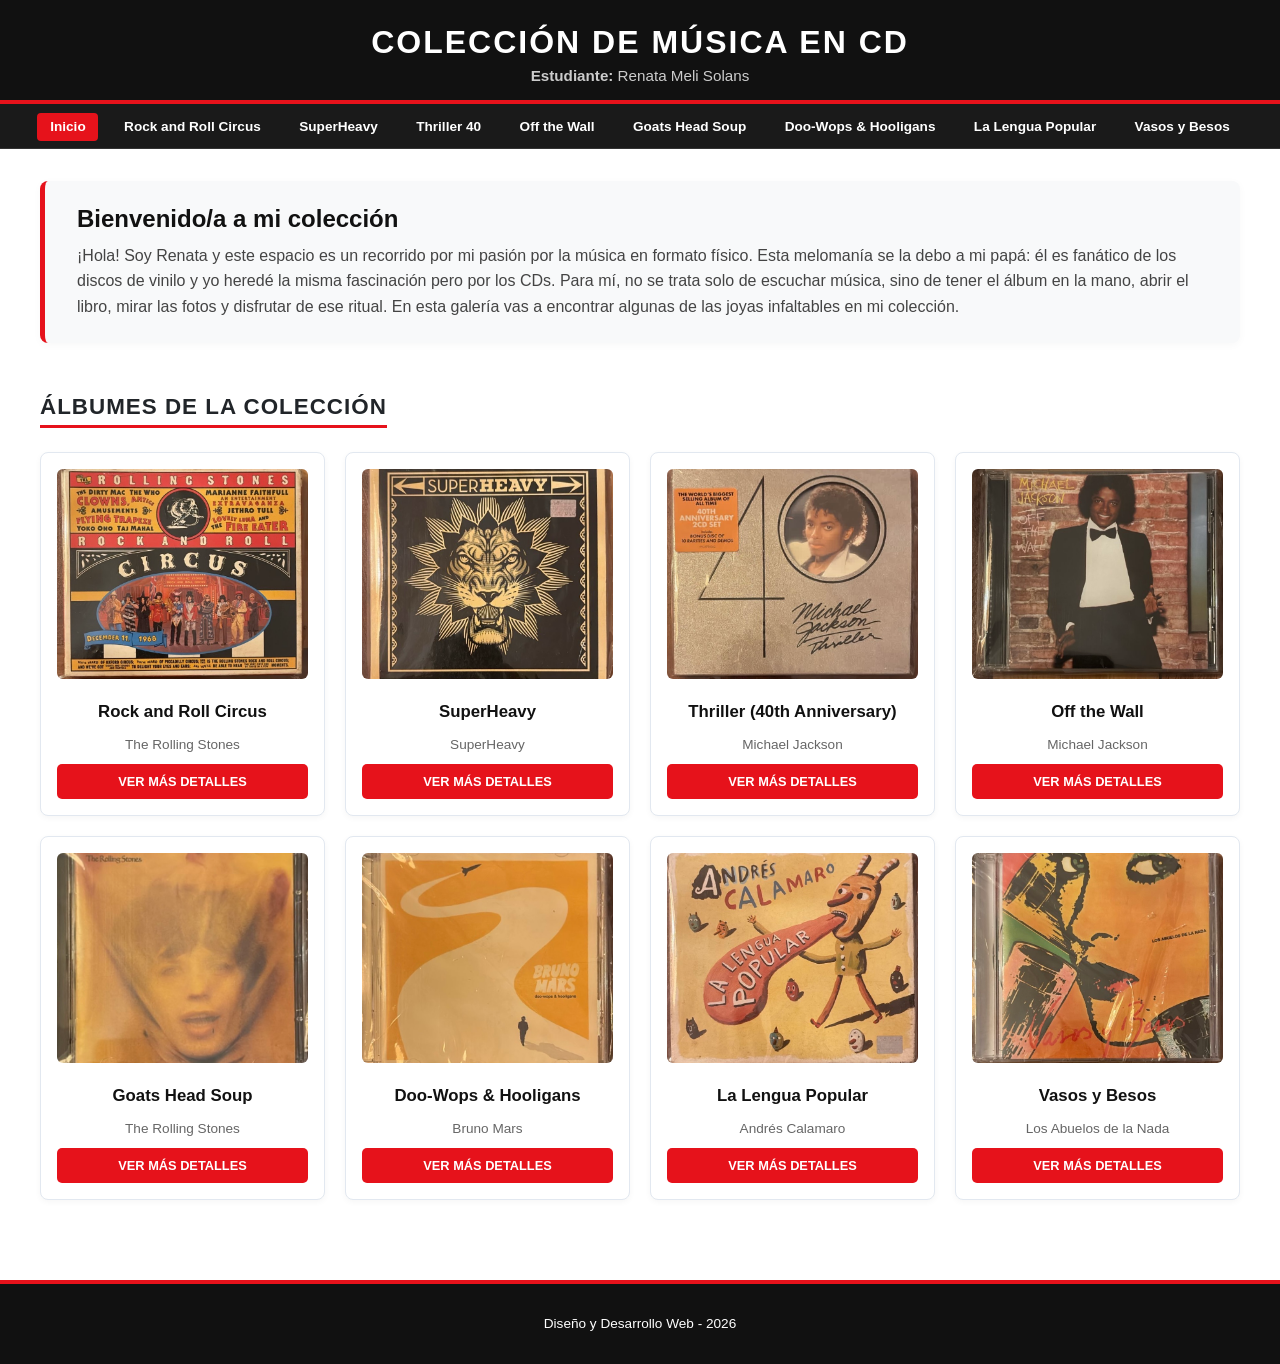
==== commit 166e0818: "Add navigation menu to index.html Added a navigation menu with links to various CDs." ====
--- a/index.html
+++ b/index.html
@@ -12,6 +12,20 @@
         <h1>Colección de Música en CD</h1>
         <p><strong>Estudiante:</strong> Renata Meli Solans</p>
     </header>
+
+    <nav>
+        <ul>
+            <li><a href="index.html" class="activo">Inicio</a></li>
+            <li><a href="cd1.html">Rock and Roll Circus</a></li>
+            <li><a href="cd2.html">SuperHeavy</a></li>
+            <li><a href="cd3.html">Thriller 40</a></li>
+            <li><a href="cd4.html">Off the Wall</a></li>
+            <li><a href="cd5.html">Goats Head Soup</a></li>
+            <li><a href="cd6.html">Doo-Wops & Hooligans</a></li>
+            <li><a href="cd7.html">La Lengua Popular</a></li>
+            <li><a href="cd8.html">Vasos y Besos</a></li>
+        </ul>
+    </nav>
 
     <main>
         <section class="presentacion">
--- a/css/style.css
+++ b/css/style.css
@@ -1,30 +1,28 @@
-/* Estilos 100% Pantalla Completa - Estilo Disquería / LEF */
 * {
     box-sizing: border-box;
 }
 
 body {
     font-family: 'Segoe UI', Tahoma, Geneva, Verdana, sans-serif;
-    background-color: #ffffff; /* Fondo blanco puro para eliminar el gris */
+    background-color: #ffffff;
     color: #212529;
     margin: 0;
     padding: 0;
     width: 100%;
 }
 
-/* Encabezado a ancho completo */
 header {
     background-color: #111111;
     color: #ffffff;
     text-align: center;
-    padding: 30px 20px;
+    padding: 1.5rem 1rem 1rem 1rem;
     border-bottom: 4px solid #e6121b;
     width: 100%;
 }
 
 header h1 {
-    margin: 0 0 8px 0;
-    font-size: 2.2rem;
+    margin: 0 0 0.4rem 0;
+    font-size: 2rem;
     text-transform: uppercase;
     letter-spacing: 2px;
 }
@@ -32,82 +30,103 @@
 header p {
     margin: 0;
     color: #cccccc;
-    font-size: 1rem;
-}
-
-/* Pie de página a ancho completo */
+    font-size: 0.95rem;
+}
+
+/* Barra de Navegacion */
+nav {
+    background-color: #1a1a1a;
+    padding: 0.8rem 1rem;
+    text-align: center;
+    border-bottom: 1px solid #333333;
+}
+
+nav ul {
+    list-style: none;
+    margin: 0;
+    padding: 0;
+    display: flex;
+    flex-wrap: wrap;
+    justify-content: center;
+    gap: 0.8rem;
+}
+
+nav a {
+    color: #ffffff;
+    text-decoration: none;
+    font-size: 0.85rem;
+    font-weight: 600;
+    padding: 0.4rem 0.8rem;
+    border-radius: 4px;
+    transition: background-color 0.2s ease;
+}
+
+nav a:hover, nav a.activo {
+    background-color: #e6121b;
+    color: #ffffff;
+}
+
 footer {
     background-color: #111111;
     color: #ffffff;
     text-align: center;
-    padding: 25px 20px;
-    margin-top: 50px;
-    font-size: 0.9rem;
+    padding: 1.2rem;
+    margin-top: 3rem;
+    font-size: 0.85rem;
     border-top: 4px solid #e6121b;
     width: 100%;
 }
 
-/* Contenedor principal: Ocupa todo el ancho de la pantalla */
+a {
+    color: #e6121b;
+    text-decoration: none;
+}
+
 main {
     width: 100%;
-    padding: 30px 40px; /* Margen interno cómodo sin dejar espacios vacíos a los lados */
-}
-
-/* Presentación a ancho completo */
+    padding: 2rem 2.5rem;
+}
+
 .presentacion {
-    background-color: #f8f9fa; /* Un bloque muy sutil para destacar la presentación */
-    padding: 30px;
-    margin-bottom: 40px;
+    background-color: #f8f9fa;
+    padding: 1.5rem 2rem;
+    margin-bottom: 2rem;
     border-radius: 8px;
     border-left: 5px solid #e6121b;
-    display: flex;
-    gap: 30px;
-    align-items: center;
-    flex-wrap: wrap;
-    width: 100%;
-}
-
-.presentacion-texto {
-    flex: 1 1 400px;
-}
-
-.presentacion-texto h2 {
+    box-shadow: 0 2px 8px rgba(0,0,0,0.03);
+}
+
+.presentacion h2 {
     margin-top: 0;
+    margin-bottom: 0.6rem;
     color: #111111;
-    font-size: 1.6rem;
-}
-
-.presentacion-texto p {
+    font-size: 1.5rem;
+}
+
+.presentacion p {
+    margin-top: 0;
+    margin-bottom: 0;
     line-height: 1.6;
     color: #444444;
-    font-size: 1.05rem;
-}
-
-.foto-banner {
-    flex: 1 1 350px;
-    max-width: 100%;
-    height: 260px;
-    object-fit: cover;
-    border-radius: 8px;
-    box-shadow: 0 4px 12px rgba(0,0,0,0.1);
+    font-size: 1rem;
 }
 
 main > h2 {
-    font-size: 1.5rem;
+    font-size: 1.4rem;
     text-transform: uppercase;
     letter-spacing: 1px;
     border-bottom: 3px solid #e6121b;
     display: inline-block;
-    padding-bottom: 5px;
-    margin-bottom: 30px;
-}
-
-/* Grilla que expande las tarjetas a lo largo de TODA la pantalla */
+    padding-bottom: 0.3rem;
+    margin-bottom: 1.5rem;
+}
+
 .galeria {
     display: flex;
-    gap: 25px;
+    gap: 1.25rem;
     flex-wrap: wrap;
-    justify-content: space-between; /* Distribuye las tarjetas ocupando todo el ancho */
+    justify-content: center;
+    align-items: stretch;
     width: 100%;
 }
 
@@ -115,14 +134,16 @@
     background-color: #ffffff;
     border: 1px solid #e2e8f0;
     border-radius: 8px;
-    padding: 18px;
-    flex: 1 1 260px; /* Crece para ocupar el espacio horizontal disponible */
+    padding: 1rem;
+    flex: 1 1 calc(25% - 1.25rem);
+    min-width: 250px;
+    max-width: 310px;
     display: flex;
     flex-direction: column;
     justify-content: space-between;
     text-align: center;
-    transition: all 0.3s ease;
-    box-shadow: 0 2px 8px rgba(0,0,0,0.05);
+    transition: all 0.25s ease;
+    box-shadow: 0 2px 6px rgba(0,0,0,0.04);
 }
 
 .tarjeta:hover {
@@ -133,16 +154,16 @@
 
 .tarjeta img {
     width: 100%;
-    height: 230px;
+    height: 210px;
     object-fit: cover;
     border-radius: 6px;
 }
 
 .tarjeta h3 {
-    font-size: 1.1rem;
-    margin: 15px 0 5px 0;
+    font-size: 1.05rem;
+    margin: 0.8rem 0 0.3rem 0;
     color: #111111;
-    min-height: 2.5em;
+    min-height: 2.4em;
     display: flex;
     align-items: center;
     justify-content: center;
@@ -150,17 +171,17 @@
 
 .tarjeta p {
     color: #666666;
-    font-size: 0.9rem;
-    margin: 0 0 15px 0;
+    font-size: 0.85rem;
+    margin: 0 0 0.8rem 0;
 }
 
 .tarjeta a {
     display: block;
     background-color: #e6121b;
     color: #ffffff;
-    padding: 10px 0;
+    padding: 0.6rem 0;
     border-radius: 5px;
-    font-size: 0.85rem;
+    font-size: 0.8rem;
     font-weight: bold;
     text-transform: uppercase;
     transition: background-color 0.2s ease;
@@ -171,32 +192,37 @@
     text-decoration: none;
 }
 
-/* Vista de detalle */
 .detalle-cd {
     background-color: #ffffff;
-    padding: 40px;
+    padding: 2rem;
     border-radius: 8px;
     border-top: 5px solid #e6121b;
     box-shadow: 0 4px 15px rgba(0,0,0,0.06);
     text-align: center;
-    max-width: 800px;
-    margin: 20px auto;
+    max-width: 700px;
+    margin: 1.5rem auto;
 }
 
 .detalle-cd img {
-    max-width: 380px;
-    width: 100%;
-    height: 380px;
+    max-width: 350px;
+    width: 100%;
+    height: auto;
+    max-height: 350px;
     object-fit: cover;
     border-radius: 8px;
     box-shadow: 0 6px 16px rgba(0,0,0,0.12);
-    margin: 20px 0;
+    margin: 1.2rem 0;
+}
+
+.detalle-cd p {
+    line-height: 1.6;
+    color: #333333;
 }
 
 .boton-volver {
     display: inline-block;
-    margin-top: 20px;
-    padding: 12px 25px;
+    margin-top: 1.5rem;
+    padding: 0.7rem 1.4rem;
     background-color: #111111;
     color: #ffffff !important;
     border-radius: 5px;
@@ -209,3 +235,24 @@
     background-color: #e6121b;
     text-decoration: none;
 }
+
+/* Media Queries para Responsive */
+@media (max-width: 992px) {
+    .tarjeta {
+        flex: 1 1 calc(50% - 1.25rem);
+        max-width: 100%;
+    }
+}
+
+@media (max-width: 600px) {
+    main {
+        padding: 1rem;
+    }
+    nav ul {
+        flex-direction: column;
+        gap: 0.4rem;
+    }
+    .tarjeta {
+        flex: 1 1 100%;
+    }
+}
